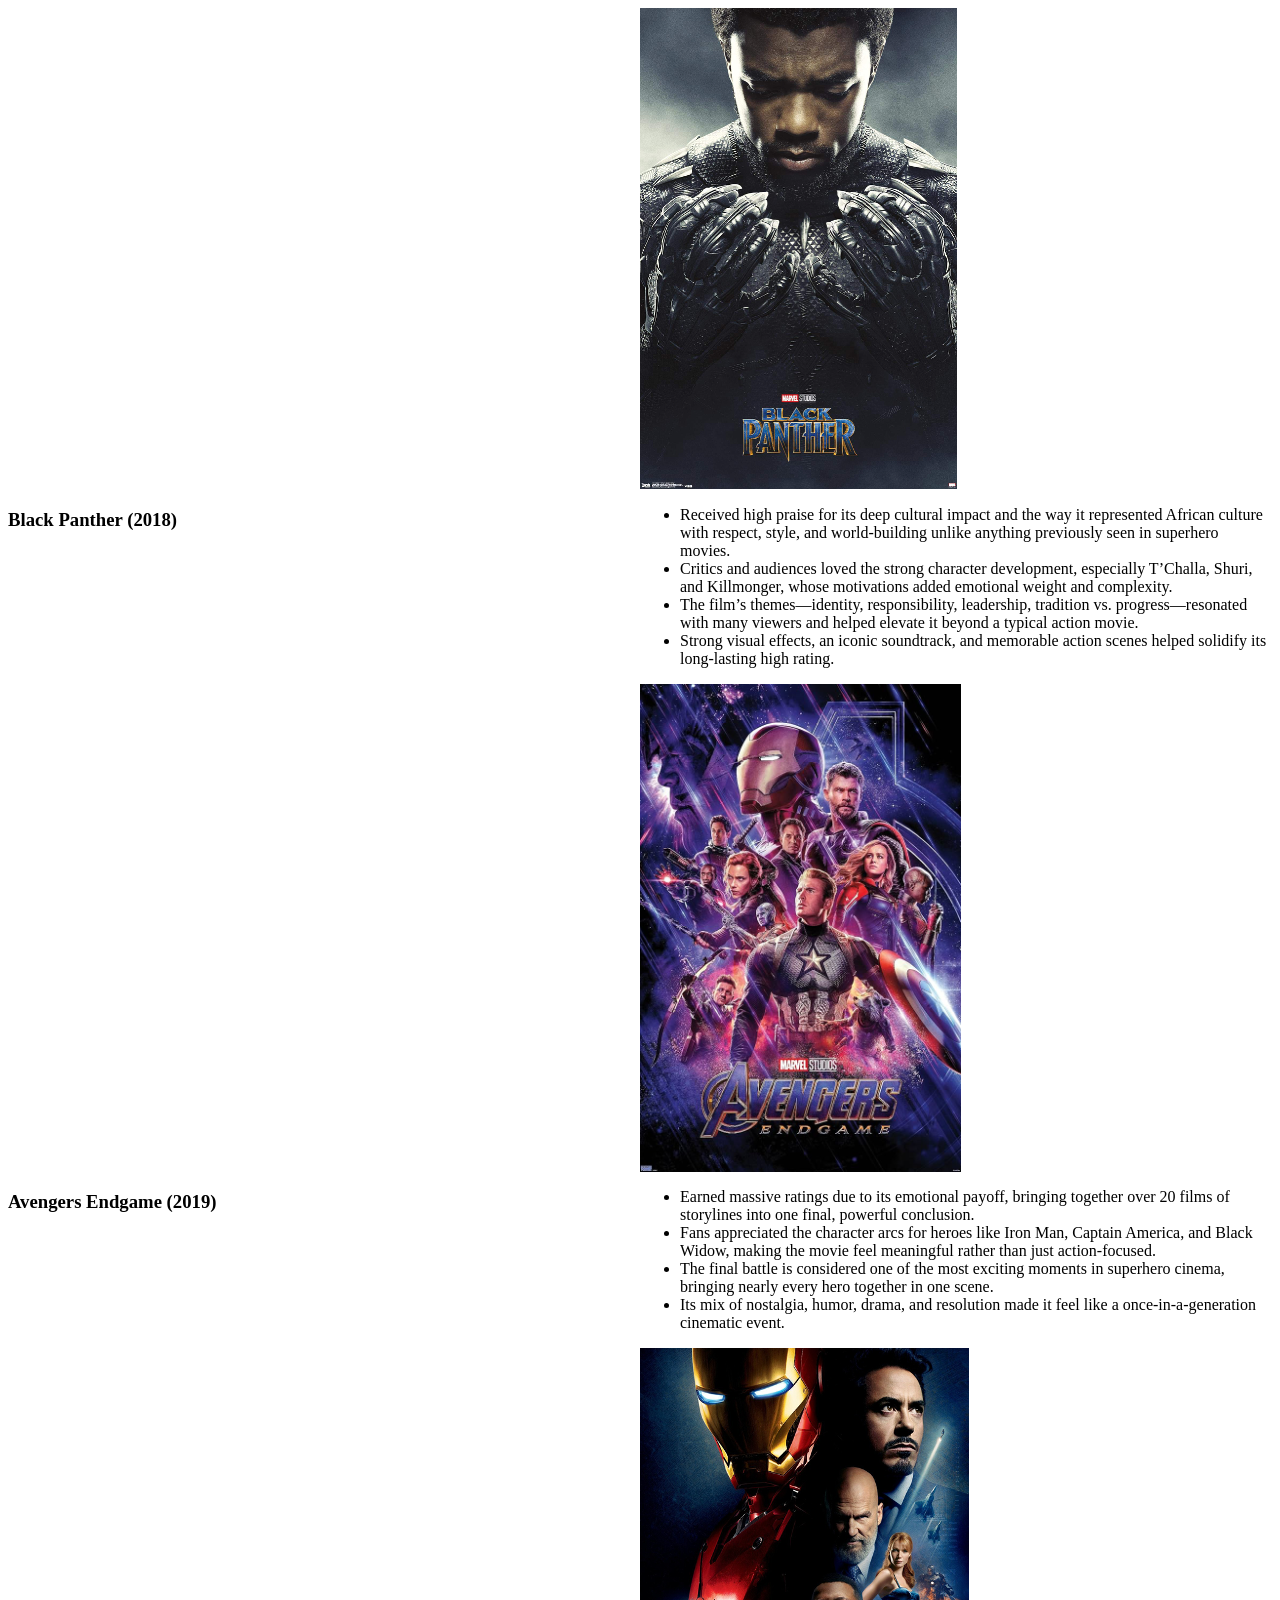
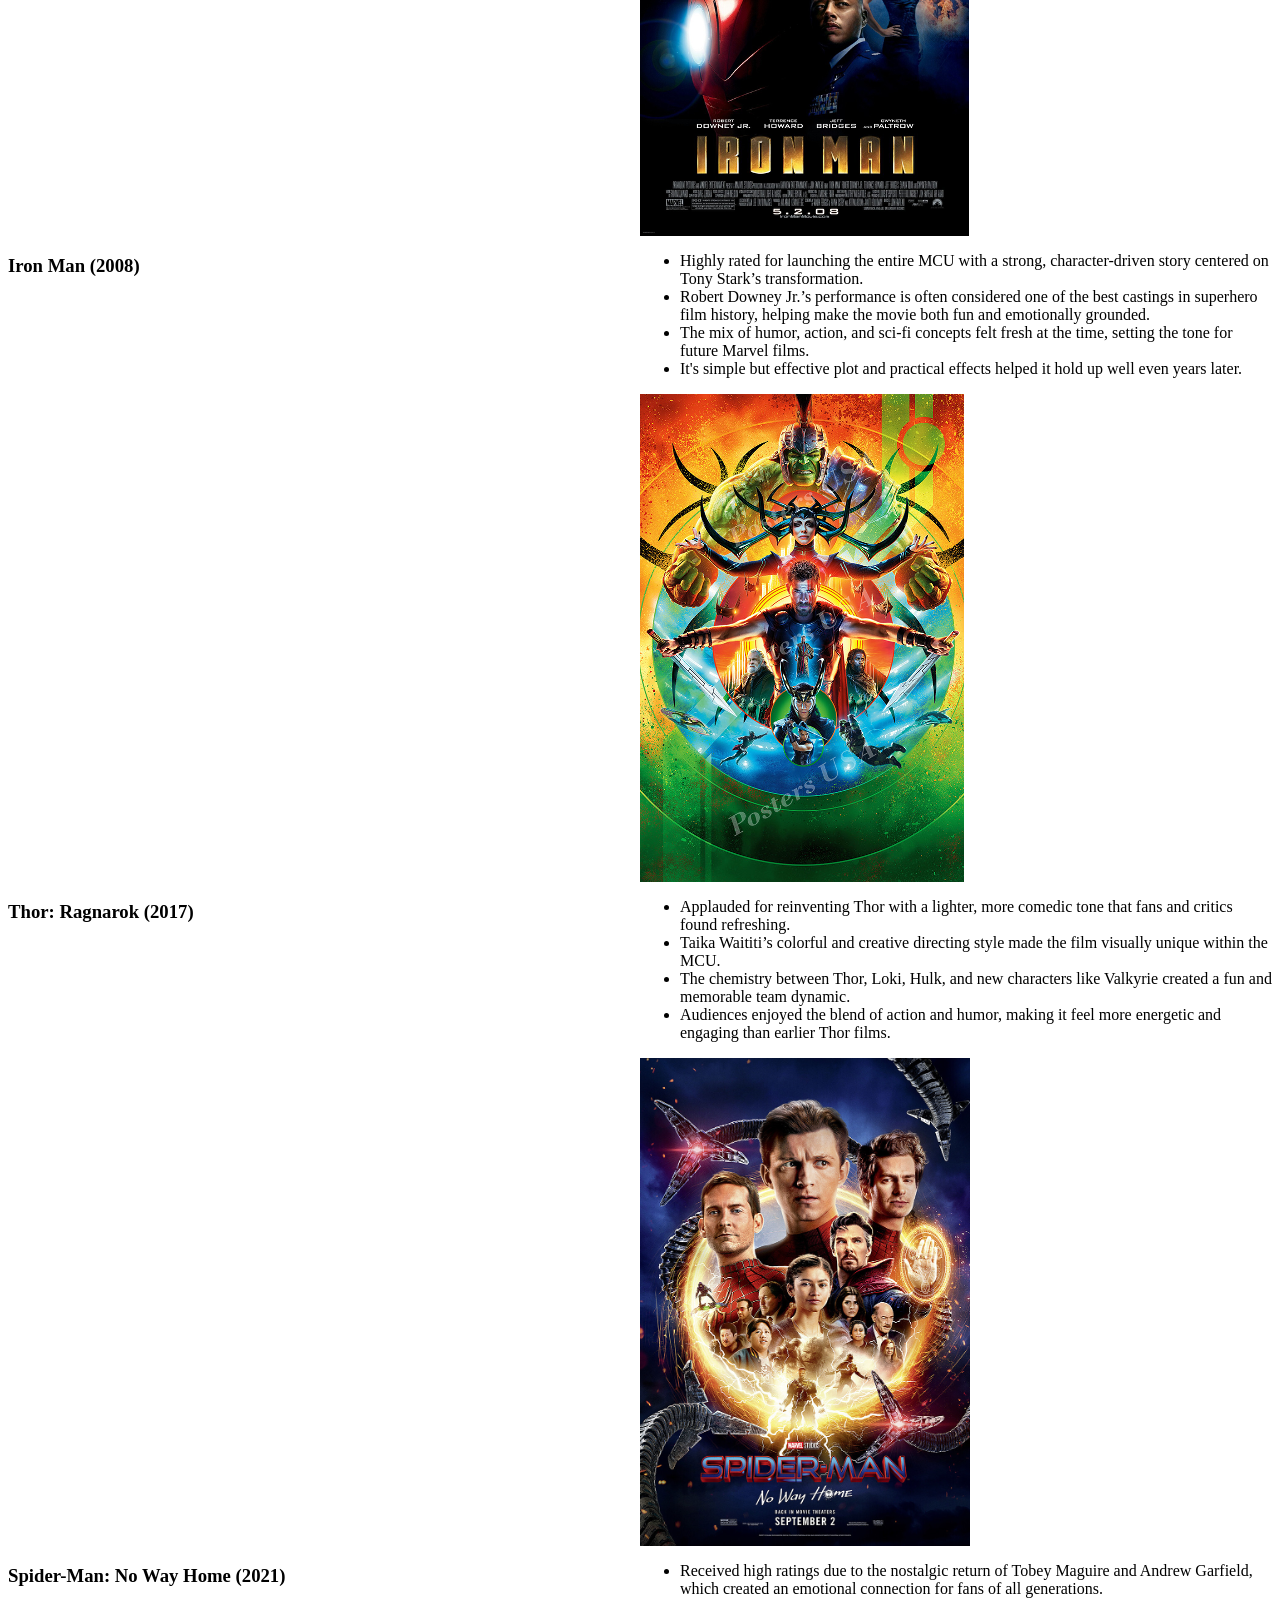
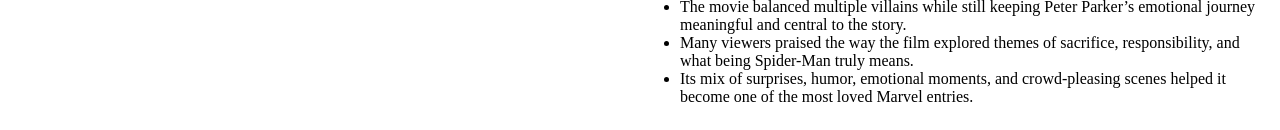
==== adam-highlights.html @ e0c302ea "Added highlight pictures, as well as the html and css for the highlight page." ====
<!DOCTYPE html>
<html lang="en">
<head>
    <meta charset="UTF-8">
    <meta name="viewport" content="width=device-width, initial-scale=1.0">
    <title>“The Highlights” Page</title>
    <link rel="stylesheet" href="highlights.css">
</head>
<body>
    <div class="BlackPanther"></div>
    <img src="/highlight-images/blackpanther.png" alt="">
    <h3>Black Panther (2018)</h3>
    <ul>
    <li>
        Received high praise for its deep cultural impact and the way it represented African culture with respect, style, and world-building unlike anything previously seen in superhero movies.
    </li>
    <li>
        Critics and audiences loved the strong character development, especially T’Challa, Shuri, and Killmonger, whose motivations added emotional weight and complexity.
    </li>
    <li>
        The film’s themes—identity, responsibility, leadership, tradition vs. progress—resonated with many viewers and helped elevate it beyond a typical action movie.
    </li>
    <li>
        Strong visual effects, an iconic soundtrack, and memorable action scenes helped solidify its long-lasting high rating.
    </li>
    </ul>
    <div class="Avengers Endgame"></div>
    <img src="/highlight-images/avengersendgame.png" alt="">
    <h3>Avengers Endgame (2019)</h3>
    <ul>
    <li>
        Earned massive ratings due to its emotional payoff, bringing together over 20 films of storylines into one final, powerful conclusion.
    </li>
    <li>
        Fans appreciated the character arcs for heroes like Iron Man, Captain America, and Black Widow, making the movie feel meaningful rather than just action-focused.
    </li>
    <li>
        The final battle is considered one of the most exciting moments in superhero cinema, bringing nearly every hero together in one scene.
    </li>
    <li>
        Its mix of nostalgia, humor, drama, and resolution made it feel like a once-in-a-generation cinematic event.
    </li>
    </ul>
    <div class="Iron Man"></div>
    <img src="/highlight-images/ironman.png" alt="">
    <h3>Iron Man (2008)</h3>
    <ul>
    <li>
        Highly rated for launching the entire MCU with a strong, character-driven story centered on Tony Stark’s transformation.
    </li>
    <li>
        Robert Downey Jr.’s performance is often considered one of the best castings in superhero film history, helping make the movie both fun and emotionally grounded.
    </li>
    <li>
        The mix of humor, action, and sci-fi concepts felt fresh at the time, setting the tone for future Marvel films.
    </li>
    <li>
        It's simple but effective plot and practical effects helped it hold up well even years later.
    </li>
    </ul>
    <div class="Thor: Ragnarok"></div>
    <img src="/highlight-images/ragnarok.png" alt="">
    <h3>Thor: Ragnarok (2017)</h3>
    <ul>
    <li>
        Applauded for reinventing Thor with a lighter, more comedic tone that fans and critics found refreshing.
    </li>
    <li>
        Taika Waititi’s colorful and creative directing style made the film visually unique within the MCU.
    </li>
    <li>
        The chemistry between Thor, Loki, Hulk, and new characters like Valkyrie created a fun and memorable team dynamic.
    </li>
    <li>
        Audiences enjoyed the blend of action and humor, making it feel more energetic and engaging than earlier Thor films.
    </li>
    </ul>
    <div class="Spider-Man: No Way Home"></div>
    <img src="/highlight-images/spidermannowayhome.png" alt="">
    <h3>Spider-Man: No Way Home (2021)</h3>

    <ul>
    <li>
        Received high ratings due to the nostalgic return of Tobey Maguire and Andrew Garfield, which created an emotional connection for fans of all generations.
    </li>
    <li>
        The movie balanced multiple villains while still keeping Peter Parker’s emotional journey meaningful and central to the story.
    </li>
    <li>
        Many viewers praised the way the film explored themes of sacrifice, responsibility, and what being Spider-Man truly means.
    </li>
    <li>
        Its mix of surprises, humor, emotional moments, and crowd-pleasing scenes helped it become one of the most loved Marvel entries.
    </li>
    </ul>

</body>
</html>
---- highlights.css ----
body {
    display: grid;
    grid-template-columns: 1fr 1fr;
}
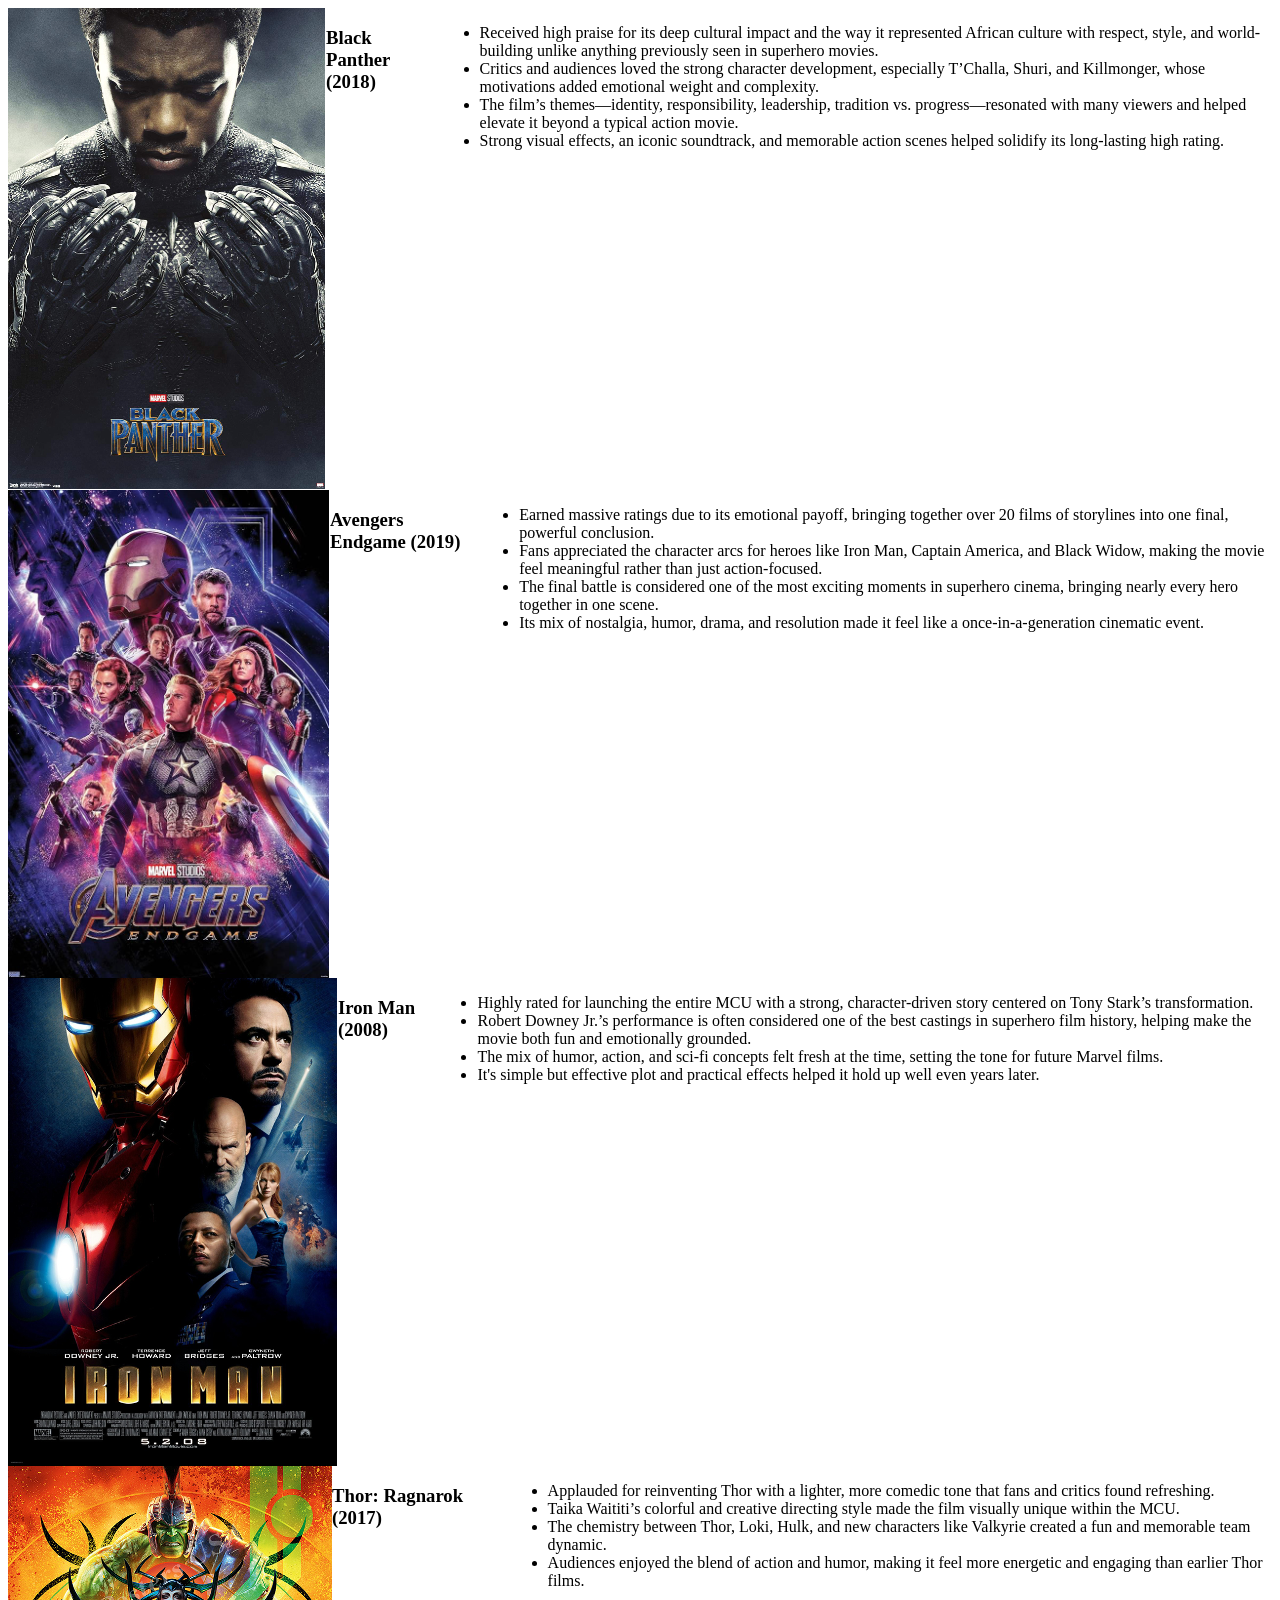
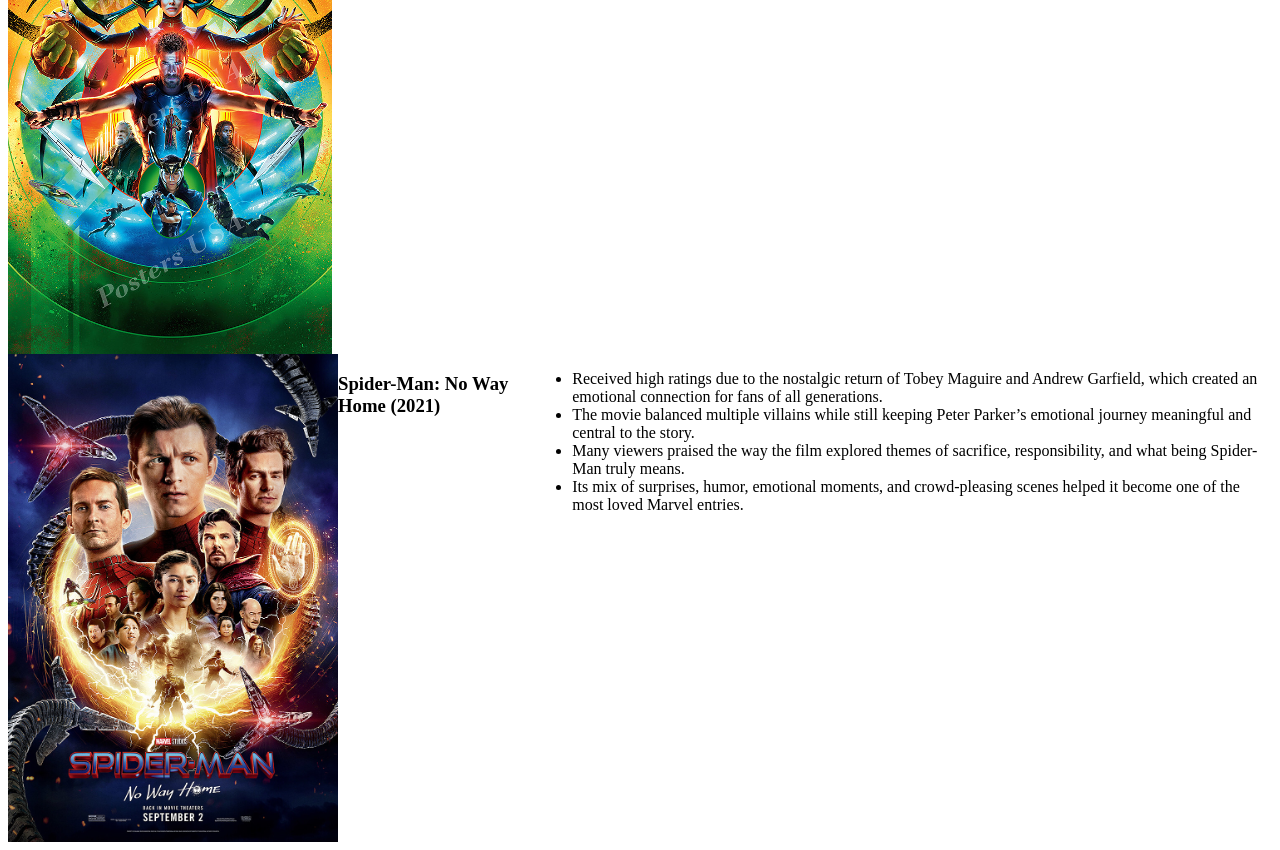
==== commit 5e05348b: "got the movies in the right order using flex" ====
--- a/adam-highlights.html
+++ b/adam-highlights.html
@@ -7,7 +7,7 @@
     <link rel="stylesheet" href="highlights.css">
 </head>
 <body>
-    <div class="BlackPanther"></div>
+    <div class="BlackPanther">
     <img src="/highlight-images/blackpanther.png" alt="">
     <h3>Black Panther (2018)</h3>
     <ul>
@@ -24,7 +24,8 @@
         Strong visual effects, an iconic soundtrack, and memorable action scenes helped solidify its long-lasting high rating.
     </li>
     </ul>
-    <div class="Avengers Endgame"></div>
+    </div>
+    <div class="AvengersEndgame">
     <img src="/highlight-images/avengersendgame.png" alt="">
     <h3>Avengers Endgame (2019)</h3>
     <ul>
@@ -41,7 +42,8 @@
         Its mix of nostalgia, humor, drama, and resolution made it feel like a once-in-a-generation cinematic event.
     </li>
     </ul>
-    <div class="Iron Man"></div>
+    </div>
+    <div class="IronMan">
     <img src="/highlight-images/ironman.png" alt="">
     <h3>Iron Man (2008)</h3>
     <ul>
@@ -58,7 +60,8 @@
         It's simple but effective plot and practical effects helped it hold up well even years later.
     </li>
     </ul>
-    <div class="Thor: Ragnarok"></div>
+    </div>
+    <div class="ThorRagnarok">
     <img src="/highlight-images/ragnarok.png" alt="">
     <h3>Thor: Ragnarok (2017)</h3>
     <ul>
@@ -75,7 +78,8 @@
         Audiences enjoyed the blend of action and humor, making it feel more energetic and engaging than earlier Thor films.
     </li>
     </ul>
-    <div class="Spider-Man: No Way Home"></div>
+    </div>
+    <div class="Spider-ManNoWayHome">
     <img src="/highlight-images/spidermannowayhome.png" alt="">
     <h3>Spider-Man: No Way Home (2021)</h3>
 
@@ -93,6 +97,6 @@
         Its mix of surprises, humor, emotional moments, and crowd-pleasing scenes helped it become one of the most loved Marvel entries.
     </li>
     </ul>
-
+    </div>
 </body>
 </html>
--- a/highlights.css
+++ b/highlights.css
@@ -1,4 +1,15 @@
-body {
-    display: grid;
-    grid-template-columns: 1fr 1fr;
+.BlackPanther {
+    display: flex;
+}
+.AvengersEndgame {
+    display: flex;
+}
+.IronMan {
+    display: flex;
+}
+.ThorRagnarok {
+    display: flex;
+}
+.Spider-ManNoWayHome {
+    display: flex;
 }
